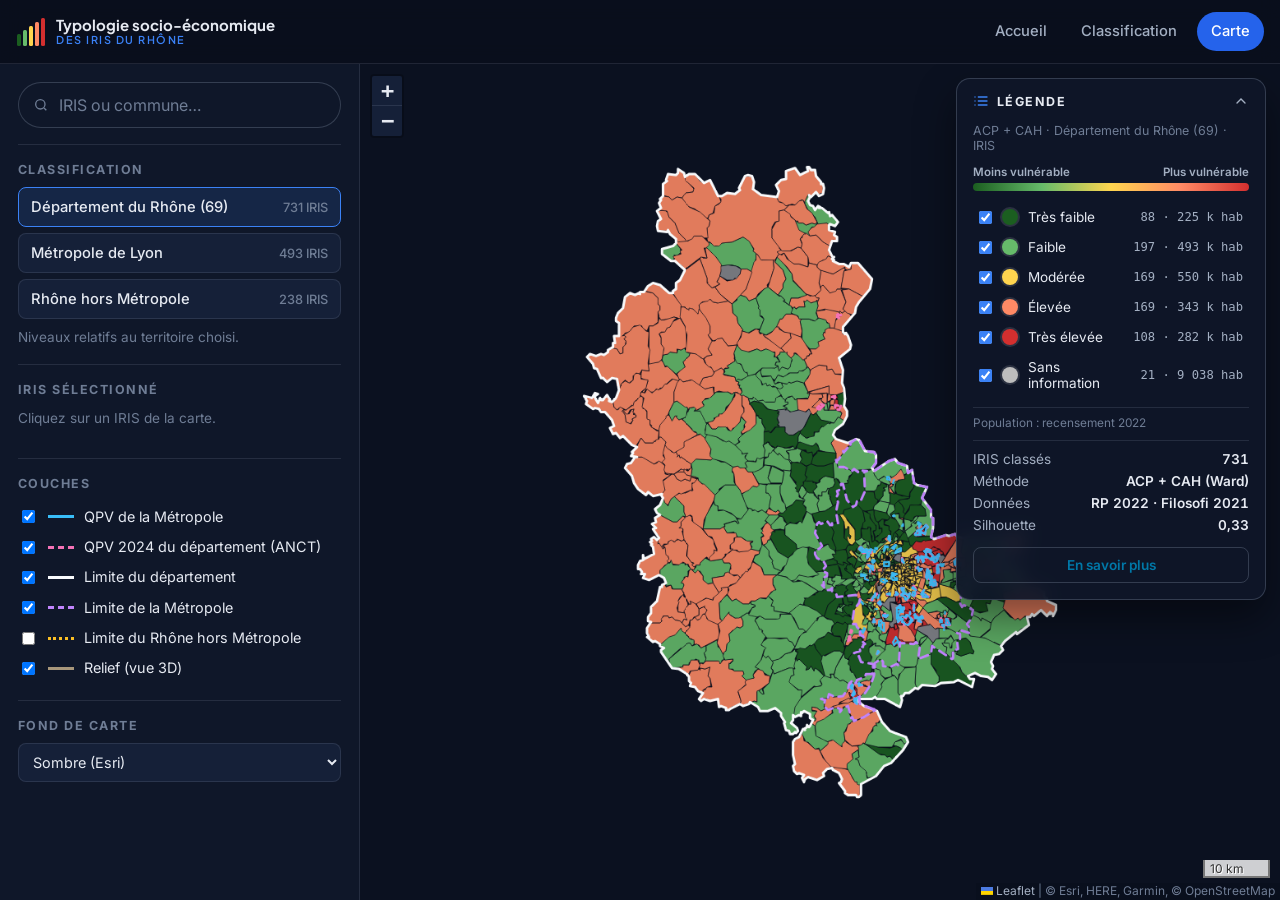
==== carte.html @ 3640d865 "Première version du site" ====
<!DOCTYPE html>
<html lang="fr">
<head>
  <meta charset="UTF-8">
  <meta name="viewport" content="width=device-width, initial-scale=1">
  <title>Carte - Typologie socio-économique des IRIS du Rhône</title>
  <link rel="preconnect" href="https://fonts.googleapis.com">
  <link rel="preconnect" href="https://fonts.gstatic.com" crossorigin>
  <link href="https://fonts.googleapis.com/css2?family=Inter:wght@400;500;600;700&family=Plus+Jakarta+Sans:wght@600;700;800&display=swap" rel="stylesheet">
  <!-- Leaflet 1.9.4 inclus dans le dossier (fonctionne sans CDN) -->
  <link rel="stylesheet" href="lib/leaflet/leaflet.css">
  <link rel="stylesheet" href="css/style.css">
</head>
<body data-page="carte" class="page-carte">

  <header class="entete">
    <div class="conteneur" style="width: calc(100% - 32px); max-width: none;">
      <a class="logo" href="index.html" aria-label="Accueil">
        <svg width="30" height="30" viewBox="0 0 30 30" aria-hidden="true">
          <rect x="1"  y="17" width="4" height="12" rx="1.5" fill="#1B5E20"/>
          <rect x="7"  y="13" width="4" height="16" rx="1.5" fill="#66BB6A"/>
          <rect x="13" y="9"  width="4" height="20" rx="1.5" fill="#FFD54F"/>
          <rect x="19" y="5"  width="4" height="24" rx="1.5" fill="#FF8A65"/>
          <rect x="25" y="1"  width="4" height="28" rx="1.5" fill="#D32F2F"/>
        </svg>
        <span>Typologie socio-économique<small>des IRIS du Rhône</small></span>
      </a>
      <nav class="nav" aria-label="Navigation principale">
        <a href="index.html" data-page="accueil">Accueil</a>
        <a href="classification.html" data-page="classification">Classification</a>
        <a href="carte.html" data-page="carte">Carte</a>
      </nav>
    </div>
  </header>

  <div class="carte-mise-en-page">
    <aside class="panneau" id="panneau" aria-label="Réglages de la carte">

      <div class="groupe">
        <div class="recherche">
          <div class="champ" style="padding: 2px 2px 2px 14px;">
            <svg width="16" height="16" viewBox="0 0 24 24" fill="none" stroke="#6F7D95" stroke-width="2" aria-hidden="true"><circle cx="11" cy="11" r="7"/><path d="m20 20-3.5-3.5"/></svg>
            <input id="recherche" type="search" autocomplete="off" placeholder="IRIS ou commune…"
                   aria-label="Rechercher un IRIS ou une commune" aria-controls="resultats">
          </div>
          <ul class="resultats" id="resultats" role="listbox" hidden></ul>
        </div>
      </div>

      <div class="groupe">
        <h2>Classification</h2>
        <div class="choix-territoire" id="choix-territoire"></div>
        <p class="tres-discret" style="margin: 8px 0 0;">Niveaux relatifs au territoire choisi.</p>
      </div>

      <div class="groupe" id="fiche-groupe">
        <h2>IRIS sélectionné</h2>
        <div class="fiche" id="fiche"><p class="tres-discret">Cliquez sur un IRIS de la carte.</p></div>
      </div>

      <div class="groupe options">
        <h2>Couches</h2>
        <label id="option-qpv"><input type="checkbox" id="couche-qpv" checked>
          <span class="trait" style="border-top: 3px solid #38BDF8;"></span> QPV de la Métropole</label>
        <label id="option-qpv2024"><input type="checkbox" id="couche-qpv2024" checked>
          <span class="trait" style="border-top: 3px dashed #F472B6;"></span> QPV 2024 du département (ANCT)</label>
        <label><input type="checkbox" data-limite="departement" checked>
          <span class="trait" style="border-top: 3px solid #F8FAFC;"></span> Limite du département</label>
        <label><input type="checkbox" data-limite="metropole" checked>
          <span class="trait" style="border-top: 3px dashed #C084FC;"></span> Limite de la Métropole</label>
        <label><input type="checkbox" data-limite="hors_metropole">
          <span class="trait" style="border-top: 3px dotted #FBBF24;"></span> Limite du Rhône hors Métropole</label>
        <label title="Collines en altitude dans la vue 3D. À décocher si la vue 3D est lente."><input type="checkbox" id="couche-relief" checked>
          <span class="trait" style="border-top: 3px solid #A8977B;"></span> Relief (vue 3D)</label>
      </div>

      <div class="groupe">
        <h2>Fond de carte</h2>
        <select class="selecteur" id="fond" aria-label="Fond de carte">
          <option value="sombre">Sombre (Esri)</option>
          <option value="clair">Clair (Esri)</option>
          <option value="ign">Plan IGN</option>
          <option value="photo">Photo aérienne IGN</option>
          <option value="aucun">Aucun</option>
          <option value="3d">Vue 3D - bâtiments (OpenFreeMap)</option>
        </select>
      </div>
    </aside>

    <div style="position: relative; min-height: 0;">
      <div id="carte" role="region" aria-label="Carte des IRIS"></div>
      <div id="carte3d" role="region" aria-label="Vue 3D des IRIS et des bâtiments" hidden></div>
      <button class="bouton bouton-panneau" id="bouton-panneau" type="button" aria-controls="panneau">Réglages</button>
    </div>
  </div>

  <script src="lib/leaflet/leaflet.js"></script>
  <script src="js/commun.js"></script>
  <script src="js/carte3d.js"></script>
  <script src="js/carte.js"></script>
</body>
</html>
---- lib/leaflet/leaflet.css ----
/* required styles */

.leaflet-pane,
.leaflet-tile,
.leaflet-marker-icon,
.leaflet-marker-shadow,
.leaflet-tile-container,
.leaflet-pane > svg,
.leaflet-pane > canvas,
.leaflet-zoom-box,
.leaflet-image-layer,
.leaflet-layer {
	position: absolute;
	left: 0;
	top: 0;
	}
.leaflet-container {
	overflow: hidden;
	}
.leaflet-tile,
.leaflet-marker-icon,
.leaflet-marker-shadow {
	-webkit-user-select: none;
	   -moz-user-select: none;
	        user-select: none;
	  -webkit-user-drag: none;
	}
/* Prevents IE11 from highlighting tiles in blue */
.leaflet-tile::selection {
	background: transparent;
}
/* Safari renders non-retina tile on retina better with this, but Chrome is worse */
.leaflet-safari .leaflet-tile {
	image-rendering: -webkit-optimize-contrast;
	}
/* hack that prevents hw layers "stretching" when loading new tiles */
.leaflet-safari .leaflet-tile-container {
	width: 1600px;
	height: 1600px;
	-webkit-transform-origin: 0 0;
	}
.leaflet-marker-icon,
.leaflet-marker-shadow {
	display: block;
	}
/* .leaflet-container svg: reset svg max-width decleration shipped in Joomla! (joomla.org) 3.x */
/* .leaflet-container img: map is broken in FF if you have max-width: 100% on tiles */
.leaflet-container .leaflet-overlay-pane svg {
	max-width: none !important;
	max-height: none !important;
	}
.leaflet-container .leaflet-marker-pane img,
.leaflet-container .leaflet-shadow-pane img,
.leaflet-container .leaflet-tile-pane img,
.leaflet-container img.leaflet-image-layer,
.leaflet-container .leaflet-tile {
	max-width: none !important;
	max-height: none !important;
	width: auto;
	padding: 0;
	}

.leaflet-container img.leaflet-tile {
	/* See: https://bugs.chromium.org/p/chromium/issues/detail?id=600120 */
	mix-blend-mode: plus-lighter;
}

.leaflet-container.leaflet-touch-zoom {
	-ms-touch-action: pan-x pan-y;
	touch-action: pan-x pan-y;
	}
.leaflet-container.leaflet-touch-drag {
	-ms-touch-action: pinch-zoom;
	/* Fallback for FF which doesn't support pinch-zoom */
	touch-action: none;
	touch-action: pinch-zoom;
}
.leaflet-container.leaflet-touch-drag.leaflet-touch-zoom {
	-ms-touch-action: none;
	touch-action: none;
}
.leaflet-container {
	-webkit-tap-highlight-color: transparent;
}
.leaflet-container a {
	-webkit-tap-highlight-color: rgba(51, 181, 229, 0.4);
}
.leaflet-tile {
	filter: inherit;
	visibility: hidden;
	}
.leaflet-tile-loaded {
	visibility: inherit;
	}
.leaflet-zoom-box {
	width: 0;
	height: 0;
	-moz-box-sizing: border-box;
	     box-sizing: border-box;
	z-index: 800;
	}
/* workaround for https://bugzilla.mozilla.org/show_bug.cgi?id=888319 */
.leaflet-overlay-pane svg {
	-moz-user-select: none;
	}

.leaflet-pane         { z-index: 400; }

.leaflet-tile-pane    { z-index: 200; }
.leaflet-overlay-pane { z-index: 400; }
.leaflet-shadow-pane  { z-index: 500; }
.leaflet-marker-pane  { z-index: 600; }
.leaflet-tooltip-pane   { z-index: 650; }
.leaflet-popup-pane   { z-index: 700; }

.leaflet-map-pane canvas { z-index: 100; }
.leaflet-map-pane svg    { z-index: 200; }

.leaflet-vml-shape {
	width: 1px;
	height: 1px;
	}
.lvml {
	behavior: url(#default#VML);
	display: inline-block;
	position: absolute;
	}


/* control positioning */

.leaflet-control {
	position: relative;
	z-index: 800;
	pointer-events: visiblePainted; /* IE 9-10 doesn't have auto */
	pointer-events: auto;
	}
.leaflet-top,
.leaflet-bottom {
	position: absolute;
	z-index: 1000;
	pointer-events: none;
	}
.leaflet-top {
	top: 0;
	}
.leaflet-right {
	right: 0;
	}
.leaflet-bottom {
	bottom: 0;
	}
.leaflet-left {
	left: 0;
	}
.leaflet-control {
	float: left;
	clear: both;
	}
.leaflet-right .leaflet-control {
	float: right;
	}
.leaflet-top .leaflet-control {
	margin-top: 10px;
	}
.leaflet-bottom .leaflet-control {
	margin-bottom: 10px;
	}
.leaflet-left .leaflet-control {
	margin-left: 10px;
	}
.leaflet-right .leaflet-control {
	margin-right: 10px;
	}


/* zoom and fade animations */

.leaflet-fade-anim .leaflet-popup {
	opacity: 0;
	-webkit-transition: opacity 0.2s linear;
	   -moz-transition: opacity 0.2s linear;
	        transition: opacity 0.2s linear;
	}
.leaflet-fade-anim .leaflet-map-pane .leaflet-popup {
	opacity: 1;
	}
.leaflet-zoom-animated {
	-webkit-transform-origin: 0 0;
	    -ms-transform-origin: 0 0;
	        transform-origin: 0 0;
	}
svg.leaflet-zoom-animated {
	will-change: transform;
}

.leaflet-zoom-anim .leaflet-zoom-animated {
	-webkit-transition: -webkit-transform 0.25s cubic-bezier(0,0,0.25,1);
	   -moz-transition:    -moz-transform 0.25s cubic-bezier(0,0,0.25,1);
	        transition:         transform 0.25s cubic-bezier(0,0,0.25,1);
	}
.leaflet-zoom-anim .leaflet-tile,
.leaflet-pan-anim .leaflet-tile {
	-webkit-transition: none;
	   -moz-transition: none;
	        transition: none;
	}

.leaflet-zoom-anim .leaflet-zoom-hide {
	visibility: hidden;
	}


/* cursors */

.leaflet-interactive {
	cursor: pointer;
	}
.leaflet-grab {
	cursor: -webkit-grab;
	cursor:    -moz-grab;
	cursor:         grab;
	}
.leaflet-crosshair,
.leaflet-crosshair .leaflet-interactive {
	cursor: crosshair;
	}
.leaflet-popup-pane,
.leaflet-control {
	cursor: auto;
	}
.leaflet-dragging .leaflet-grab,
.leaflet-dragging .leaflet-grab .leaflet-interactive,
.leaflet-dragging .leaflet-marker-draggable {
	cursor: move;
	cursor: -webkit-grabbing;
	cursor:    -moz-grabbing;
	cursor:         grabbing;
	}

/* marker & overlays interactivity */
.leaflet-marker-icon,
.leaflet-marker-shadow,
.leaflet-image-layer,
.leaflet-pane > svg path,
.leaflet-tile-container {
	pointer-events: none;
	}

.leaflet-marker-icon.leaflet-interactive,
.leaflet-image-layer.leaflet-interactive,
.leaflet-pane > svg path.leaflet-interactive,
svg.leaflet-image-layer.leaflet-interactive path {
	pointer-events: visiblePainted; /* IE 9-10 doesn't have auto */
	pointer-events: auto;
	}

/* visual tweaks */

.leaflet-container {
	background: #ddd;
	outline-offset: 1px;
	}
.leaflet-container a {
	color: #0078A8;
	}
.leaflet-zoom-box {
	border: 2px dotted #38f;
	background: rgba(255,255,255,0.5);
	}


/* general typography */
.leaflet-container {
	font-family: "Helvetica Neue", Arial, Helvetica, sans-serif;
	font-size: 12px;
	font-size: 0.75rem;
	line-height: 1.5;
	}


/* general toolbar styles */

.leaflet-bar {
	box-shadow: 0 1px 5px rgba(0,0,0,0.65);
	border-radius: 4px;
	}
.leaflet-bar a {
	background-color: #fff;
	border-bottom: 1px solid #ccc;
	width: 26px;
	height: 26px;
	line-height: 26px;
	display: block;
	text-align: center;
	text-decoration: none;
	color: black;
	}
.leaflet-bar a,
.leaflet-control-layers-toggle {
	background-position: 50% 50%;
	background-repeat: no-repeat;
	display: block;
	}
.leaflet-bar a:hover,
.leaflet-bar a:focus {
	background-color: #f4f4f4;
	}
.leaflet-bar a:first-child {
	border-top-left-radius: 4px;
	border-top-right-radius: 4px;
	}
.leaflet-bar a:last-child {
	border-bottom-left-radius: 4px;
	border-bottom-right-radius: 4px;
	border-bottom: none;
	}
.leaflet-bar a.leaflet-disabled {
	cursor: default;
	background-color: #f4f4f4;
	color: #bbb;
	}

.leaflet-touch .leaflet-bar a {
	width: 30px;
	height: 30px;
	line-height: 30px;
	}
.leaflet-touch .leaflet-bar a:first-child {
	border-top-left-radius: 2px;
	border-top-right-radius: 2px;
	}
.leaflet-touch .leaflet-bar a:last-child {
	border-bottom-left-radius: 2px;
	border-bottom-right-radius: 2px;
	}

/* zoom control */

.leaflet-control-zoom-in,
.leaflet-control-zoom-out {
	font: bold 18px 'Lucida Console', Monaco, monospace;
	text-indent: 1px;
	}

.leaflet-touch .leaflet-control-zoom-in, .leaflet-touch .leaflet-control-zoom-out  {
	font-size: 22px;
	}


/* layers control */

.leaflet-control-layers {
	box-shadow: 0 1px 5px rgba(0,0,0,0.4);
	background: #fff;
	border-radius: 5px;
	}
.leaflet-control-layers-toggle {
	background-image: url(images/layers.png);
	width: 36px;
	height: 36px;
	}
.leaflet-retina .leaflet-control-layers-toggle {
	background-image: url(images/layers-2x.png);
	background-size: 26px 26px;
	}
.leaflet-touch .leaflet-control-layers-toggle {
	width: 44px;
	height: 44px;
	}
.leaflet-control-layers .leaflet-control-layers-list,
.leaflet-control-layers-expanded .leaflet-control-layers-toggle {
	display: none;
	}
.leaflet-control-layers-expanded .leaflet-control-layers-list {
	display: block;
	position: relative;
	}
.leaflet-control-layers-expanded {
	padding: 6px 10px 6px 6px;
	color: #333;
	background: #fff;
	}
.leaflet-control-layers-scrollbar {
	overflow-y: scroll;
	overflow-x: hidden;
	padding-right: 5px;
	}
.leaflet-control-layers-selector {
	margin-top: 2px;
	position: relative;
	top: 1px;
	}
.leaflet-control-layers label {
	display: block;
	font-size: 13px;
	font-size: 1.08333em;
	}
.leaflet-control-layers-separator {
	height: 0;
	border-top: 1px solid #ddd;
	margin: 5px -10px 5px -6px;
	}

/* Default icon URLs */
.leaflet-default-icon-path { /* used only in path-guessing heuristic, see L.Icon.Default */
	background-image: url(images/marker-icon.png);
	}


/* attribution and scale controls */

.leaflet-container .leaflet-control-attribution {
	background: #fff;
	background: rgba(255, 255, 255, 0.8);
	margin: 0;
	}
.leaflet-control-attribution,
.leaflet-control-scale-line {
	padding: 0 5px;
	color: #333;
	line-height: 1.4;
	}
.leaflet-control-attribution a {
	text-decoration: none;
	}
.leaflet-control-attribution a:hover,
.leaflet-control-attribution a:focus {
	text-decoration: underline;
	}
.leaflet-attribution-flag {
	display: inline !important;
	vertical-align: baseline !important;
	width: 1em;
	height: 0.6669em;
	}
.leaflet-left .leaflet-control-scale {
	margin-left: 5px;
	}
.leaflet-bottom .leaflet-control-scale {
	margin-bottom: 5px;
	}
.leaflet-control-scale-line {
	border: 2px solid #777;
	border-top: none;
	line-height: 1.1;
	padding: 2px 5px 1px;
	white-space: nowrap;
	-moz-box-sizing: border-box;
	     box-sizing: border-box;
	background: rgba(255, 255, 255, 0.8);
	text-shadow: 1px 1px #fff;
	}
.leaflet-control-scale-line:not(:first-child) {
	border-top: 2px solid #777;
	border-bottom: none;
	margin-top: -2px;
	}
.leaflet-control-scale-line:not(:first-child):not(:last-child) {
	border-bottom: 2px solid #777;
	}

.leaflet-touch .leaflet-control-attribution,
.leaflet-touch .leaflet-control-layers,
.leaflet-touch .leaflet-bar {
	box-shadow: none;
	}
.leaflet-touch .leaflet-control-layers,
.leaflet-touch .leaflet-bar {
	border: 2px solid rgba(0,0,0,0.2);
	background-clip: padding-box;
	}


/* popup */

.leaflet-popup {
	position: absolute;
	text-align: center;
	margin-bottom: 20px;
	}
.leaflet-popup-content-wrapper {
	padding: 1px;
	text-align: left;
	border-radius: 12px;
	}
.leaflet-popup-content {
	margin: 13px 24px 13px 20px;
	line-height: 1.3;
	font-size: 13px;
	font-size: 1.08333em;
	min-height: 1px;
	}
.leaflet-popup-content p {
	margin: 17px 0;
	margin: 1.3em 0;
	}
.leaflet-popup-tip-container {
	width: 40px;
	height: 20px;
	position: absolute;
	left: 50%;
	margin-top: -1px;
	margin-left: -20px;
	overflow: hidden;
	pointer-events: none;
	}
.leaflet-popup-tip {
	width: 17px;
	height: 17px;
	padding: 1px;

	margin: -10px auto 0;
	pointer-events: auto;

	-webkit-transform: rotate(45deg);
	   -moz-transform: rotate(45deg);
	    -ms-transform: rotate(45deg);
	        transform: rotate(45deg);
	}
.leaflet-popup-content-wrapper,
.leaflet-popup-tip {
	background: white;
	color: #333;
	box-shadow: 0 3px 14px rgba(0,0,0,0.4);
	}
.leaflet-container a.leaflet-popup-close-button {
	position: absolute;
	top: 0;
	right: 0;
	border: none;
	text-align: center;
	width: 24px;
	height: 24px;
	font: 16px/24px Tahoma, Verdana, sans-serif;
	color: #757575;
	text-decoration: none;
	background: transparent;
	}
.leaflet-container a.leaflet-popup-close-button:hover,
.leaflet-container a.leaflet-popup-close-button:focus {
	color: #585858;
	}
.leaflet-popup-scrolled {
	overflow: auto;
	}

.leaflet-oldie .leaflet-popup-content-wrapper {
	-ms-zoom: 1;
	}
.leaflet-oldie .leaflet-popup-tip {
	width: 24px;
	margin: 0 auto;

	-ms-filter: "progid:DXImageTransform.Microsoft.Matrix(M11=0.70710678, M12=0.70710678, M21=-0.70710678, M22=0.70710678)";
	filter: progid:DXImageTransform.Microsoft.Matrix(M11=0.70710678, M12=0.70710678, M21=-0.70710678, M22=0.70710678);
	}

.leaflet-oldie .leaflet-control-zoom,
.leaflet-oldie .leaflet-control-layers,
.leaflet-oldie .leaflet-popup-content-wrapper,
.leaflet-oldie .leaflet-popup-tip {
	border: 1px solid #999;
	}


/* div icon */

.leaflet-div-icon {
	background: #fff;
	border: 1px solid #666;
	}


/* Tooltip */
/* Base styles for the element that has a tooltip */
.leaflet-tooltip {
	position: absolute;
	padding: 6px;
	background-color: #fff;
	border: 1px solid #fff;
	border-radius: 3px;
	color: #222;
	white-space: nowrap;
	-webkit-user-select: none;
	-moz-user-select: none;
	-ms-user-select: none;
	user-select: none;
	pointer-events: none;
	box-shadow: 0 1px 3px rgba(0,0,0,0.4);
	}
.leaflet-tooltip.leaflet-interactive {
	cursor: pointer;
	pointer-events: auto;
	}
.leaflet-tooltip-top:before,
.leaflet-tooltip-bottom:before,
.leaflet-tooltip-left:before,
.leaflet-tooltip-right:before {
	position: absolute;
	pointer-events: none;
	border: 6px solid transparent;
	background: transparent;
	content: "";
	}

/* Directions */

.leaflet-tooltip-bottom {
	margin-top: 6px;
}
.leaflet-tooltip-top {
	margin-top: -6px;
}
.leaflet-tooltip-bottom:before,
.leaflet-tooltip-top:before {
	left: 50%;
	margin-left: -6px;
	}
.leaflet-tooltip-top:before {
	bottom: 0;
	margin-bottom: -12px;
	border-top-color: #fff;
	}
.leaflet-tooltip-bottom:before {
	top: 0;
	margin-top: -12px;
	margin-left: -6px;
	border-bottom-color: #fff;
	}
.leaflet-tooltip-left {
	margin-left: -6px;
}
.leaflet-tooltip-right {
	margin-left: 6px;
}
.leaflet-tooltip-left:before,
.leaflet-tooltip-right:before {
	top: 50%;
	margin-top: -6px;
	}
.leaflet-tooltip-left:before {
	right: 0;
	margin-right: -12px;
	border-left-color: #fff;
	}
.leaflet-tooltip-right:before {
	left: 0;
	margin-left: -12px;
	border-right-color: #fff;
	}

/* Printing */

@media print {
	/* Prevent printers from removing background-images of controls. */
	.leaflet-control {
		-webkit-print-color-adjust: exact;
		print-color-adjust: exact;
		}
	}
---- css/style.css ----
/* =============================================================================
   Observatoire de la vulnérabilité socio-économique - Rhône (69)
   Feuille de style commune aux 3 pages (accueil, classification, carte).
   Pour changer l'apparence : modifier d'abord les variables ci-dessous.
   ============================================================================= */

:root {
  /* Surfaces (du plus sombre au plus clair) */
  --fond:        #0A0F1C;
  --surface:     #0F1729;
  --surface-2:   #152038;
  --surface-3:   #1C2A47;
  --bordure:     rgba(148, 163, 184, 0.16);
  --bordure-2:   rgba(148, 163, 184, 0.28);

  /* Texte */
  --texte:       #E6EAF2;
  --texte-2:     #A3AFC2;
  --texte-3:     #6F7D95;

  /* Accent */
  --accent:      #3B82F6;
  --accent-fort: #2563EB;
  --accent-doux: rgba(59, 130, 246, 0.14);
  --alerte:      #F59E0B;

  /* Divergent (z-scores) : bleu = sous la moyenne, rouge = au-dessus */
  --div-bas:     59, 130, 246;
  --div-haut:    239, 68, 68;

  /* Typographie */
  --police:        "Inter", system-ui, -apple-system, "Segoe UI", Roboto, sans-serif;
  --police-titres: "Plus Jakarta Sans", "Inter", system-ui, sans-serif;

  --rayon:    14px;
  --rayon-s:  8px;
  --largeur:  1180px;
  --hauteur-entete: 64px;
}

* { box-sizing: border-box; }
html { scroll-behavior: smooth; }
body {
  margin: 0;
  background: var(--fond);
  color: var(--texte);
  font-family: var(--police);
  font-size: 15px;
  line-height: 1.55;
  -webkit-font-smoothing: antialiased;
}
a { color: var(--accent); text-decoration: none; }
a:hover { text-decoration: underline; }
h1, h2, h3, h4 { font-family: var(--police-titres); line-height: 1.15; margin: 0 0 .5em; letter-spacing: -0.01em; }
h2 { font-size: clamp(1.5rem, 2.6vw, 2rem); }
h3 { font-size: 1.1rem; }
p  { margin: 0 0 1em; }
.num { font-variant-numeric: tabular-nums; }
.conteneur { width: min(var(--largeur), 100% - 32px); margin-inline: auto; }
.discret { color: var(--texte-2); }
.tres-discret { color: var(--texte-3); font-size: .85rem; }

/* ---------- En-tête / navigation ---------- */
.entete {
  position: sticky; top: 0; z-index: 1000;
  height: var(--hauteur-entete);
  background: rgba(10, 15, 28, 0.86);
  backdrop-filter: blur(10px);
  border-bottom: 1px solid var(--bordure);
}
.entete .conteneur { height: 100%; display: flex; align-items: center; gap: 28px; }
.logo { display: flex; align-items: center; gap: 10px; color: var(--texte); font-weight: 700; }
.logo:hover { text-decoration: none; }
.logo svg { flex: none; }
.logo small { display: block; font-size: .68rem; letter-spacing: .14em; color: var(--accent); font-weight: 600; text-transform: uppercase; }
.logo span { font-family: var(--police-titres); line-height: 1.1; }
.nav { display: flex; gap: 6px; margin-left: auto; }
.nav a {
  color: var(--texte-2); padding: 8px 14px; border-radius: 999px; font-weight: 500; font-size: .92rem;
}
.nav a:hover { color: var(--texte); background: var(--surface-2); text-decoration: none; }
.nav a.actif { color: #fff; background: var(--accent-fort); }

/* ---------- Boutons ---------- */
.bouton {
  display: inline-flex; align-items: center; gap: 8px;
  padding: 11px 20px; border-radius: 999px; border: 1px solid transparent;
  font: 600 .95rem var(--police); cursor: pointer; color: #fff; background: var(--accent-fort);
  transition: background .15s, border-color .15s;
}
.bouton:hover { background: var(--accent); text-decoration: none; }
.bouton.secondaire { background: transparent; border-color: var(--bordure-2); color: var(--texte); }
.bouton.secondaire:hover { background: var(--surface-2); }

/* ---------- Recherche ---------- */
.recherche { position: relative; text-align: left; }
.recherche .champ {
  display: flex; align-items: center; gap: 10px;
  background: var(--surface); border: 1px solid var(--bordure-2); border-radius: 999px;
  padding: 6px 6px 6px 18px;
}
.recherche .champ:focus-within { border-color: var(--accent); box-shadow: 0 0 0 4px var(--accent-doux); }
.recherche input {
  flex: 1; min-width: 0; background: none; border: 0; outline: 0;
  color: var(--texte); font: 1rem var(--police); padding: 10px 0;
}
.recherche input::placeholder { color: var(--texte-3); }
.resultats {
  position: absolute; left: 0; right: 0; top: calc(100% + 6px); z-index: 1200;
  background: var(--surface-2); border: 1px solid var(--bordure-2); border-radius: var(--rayon-s);
  list-style: none; margin: 0; padding: 6px; max-height: 340px; overflow-y: auto;
  box-shadow: 0 18px 40px rgba(0, 0, 0, .45);
}
.resultats[hidden] { display: none; }
.resultats li {
  display: flex; align-items: center; gap: 10px; padding: 8px 10px; border-radius: 6px; cursor: pointer;
}
.resultats li[aria-selected="true"], .resultats li:hover { background: var(--surface-3); }
.resultats .type { font-size: .72rem; color: var(--texte-3); margin-left: auto; white-space: nowrap; }
.resultats .vide { color: var(--texte-3); cursor: default; }

/* ---------- Sections et cartes ---------- */
section.bloc { padding: 56px 0; }
section.bloc > .conteneur > header { margin-bottom: 26px; }
section.bloc > .conteneur > header p { color: var(--texte-2); max-width: 760px; }
.surtitre { color: var(--accent); font-size: .78rem; font-weight: 700; letter-spacing: .14em; text-transform: uppercase; margin-bottom: 8px; }

.grille { display: grid; gap: 16px; }
.grille.g4 { grid-template-columns: repeat(auto-fit, minmax(220px, 1fr)); }
.grille.g3 { grid-template-columns: repeat(auto-fit, minmax(300px, 1fr)); }
.grille.g5 { grid-template-columns: repeat(auto-fit, minmax(200px, 1fr)); }

.carte-info {
  background: var(--surface); border: 1px solid var(--bordure); border-radius: var(--rayon);
  padding: 22px;
}
.carte-info.accent { border-color: rgba(34, 197, 94, .35); background: linear-gradient(180deg, rgba(34, 197, 94, .08), var(--surface)); }

/* Tuiles de chiffres clés */
.tuile .valeur { font-family: var(--police-titres); font-size: 2.2rem; font-weight: 800; line-height: 1.1; }
.tuile .libelle { color: var(--texte-2); font-size: .9rem; margin-top: 6px; }

/* ---------- Barre de répartition empilée ---------- */
.repartition { display: flex; gap: 2px; height: 14px; border-radius: 4px; overflow: hidden; margin: 12px 0 10px; }
.repartition span { display: block; height: 100%; min-width: 2px; }
.legende-niveaux { display: flex; flex-wrap: wrap; gap: 4px 14px; font-size: .82rem; color: var(--texte-2); }
.legende-niveaux i, .pastille-couleur {
  display: inline-block; width: 10px; height: 10px; border-radius: 3px; margin-right: 6px; vertical-align: -1px;
}

/* Badge de niveau */
.badge {
  display: inline-block; padding: 2px 10px; border-radius: 999px; font-size: .8rem; font-weight: 600;
  white-space: nowrap;
}

/* Étapes de méthode */
.etapes { counter-reset: etape; list-style: none; padding: 0; margin: 0; display: grid; gap: 10px; }
.etapes li {
  counter-increment: etape; position: relative; padding: 14px 16px 14px 56px;
  background: var(--surface); border: 1px solid var(--bordure); border-radius: var(--rayon-s);
}
.etapes li::before {
  content: counter(etape); position: absolute; left: 14px; top: 12px;
  width: 28px; height: 28px; border-radius: 50%; display: grid; place-items: center;
  background: var(--accent-doux); color: #BFD6FF; font-weight: 700; font-size: .85rem;
}
.avertissement {
  border-left: 3px solid var(--alerte); background: rgba(245, 158, 11, .08);
  padding: 12px 16px; border-radius: 0 var(--rayon-s) var(--rayon-s) 0; color: #FDE7B0; font-size: .92rem;
}

/* ---------- Onglets (classification) ---------- */
.onglets { display: inline-flex; gap: 4px; padding: 4px; background: var(--surface); border: 1px solid var(--bordure); border-radius: 999px; flex-wrap: wrap; }
.onglets button {
  border: 0; background: none; color: var(--texte-2); font: 600 .92rem var(--police);
  padding: 9px 18px; border-radius: 999px; cursor: pointer;
}
.onglets button:hover { color: var(--texte); }
.onglets button[aria-selected="true"] { background: var(--accent-fort); color: #fff; }

/* Cartes de classes */
.classe { position: relative; overflow: hidden; padding-top: 26px; }
.classe::before { content: ""; position: absolute; left: 0; right: 0; top: 0; height: 6px; background: var(--couleur-classe); }
.classe .profil { color: var(--texte-3); font-size: .8rem; text-transform: uppercase; letter-spacing: .08em; }
.classe h3 { margin: 4px 0 8px; }
.classe .nom { color: var(--texte-2); font-size: .9rem; min-height: 3em; }
.classe .mini-stats { display: grid; grid-template-columns: minmax(0, 1fr) minmax(0, 1fr); gap: 6px; margin-top: 12px; }
.classe .mini-stats div { background: var(--surface-2); border-radius: var(--rayon-s); padding: 8px; min-width: 0; }
.classe .mini-stats strong { display: block; font-size: 1rem; white-space: nowrap; }
.classe .mini-stats span { display: block; font-size: .72rem; color: var(--texte-3); }
.classe .titre-communes { margin: 12px 0 0; font-size: .74rem; color: var(--texte-3); text-transform: uppercase; letter-spacing: .06em; }
.classe .bloc-stabilite { display: flex; justify-content: space-between; align-items: center; gap: 8px; margin-top: 10px; font-size: .82rem; color: var(--texte-3); }
.classe .communes { margin: 10px 0 0; padding: 0; list-style: none; font-size: .84rem; color: var(--texte-2); }
.classe .communes li { display: flex; justify-content: space-between; gap: 8px; }
.classe .communes li span:last-child { color: var(--texte-3); font-variant-numeric: tabular-nums; }
.stabilite { font-size: .78rem; padding: 1px 8px; border-radius: 999px; border: 1px solid var(--bordure-2); white-space: nowrap; }
.stabilite.Stable { color: #86EFAC; border-color: rgba(134, 239, 172, .4); }
.stabilite.Modérée { color: #FDE68A; border-color: rgba(253, 230, 138, .4); }
.stabilite.Fragile { color: #FCA5A5; border-color: rgba(252, 165, 165, .4); }

/* ---------- Tableaux ---------- */
.tableau-conteneur { overflow-x: auto; border: 1px solid var(--bordure); border-radius: var(--rayon); background: var(--surface); }
table.donnees { width: 100%; border-collapse: collapse; font-size: .9rem; }
table.donnees caption { text-align: left; padding: 14px 16px 0; color: var(--texte-3); font-size: .82rem; caption-side: bottom; padding-bottom: 12px; }
table.donnees th, table.donnees td { padding: 10px 14px; border-bottom: 1px solid var(--bordure); text-align: right; white-space: nowrap; }
table.donnees th:first-child, table.donnees td:first-child { text-align: left; }
table.donnees thead th { color: var(--texte-3); font-weight: 600; font-size: .78rem; text-transform: uppercase; letter-spacing: .05em; }
table.donnees tbody tr:last-child td { border-bottom: 0; }
table.donnees tr.ensemble td { color: var(--texte-2); font-style: italic; }
table.donnees td { font-variant-numeric: tabular-nums; }
td.cellule-z { font-weight: 600; cursor: default; }
td.cellule-z, td.cellule-croisement { border: 2px solid var(--surface); }
td.diagonale { outline: 2px solid rgba(255, 255, 255, .55); outline-offset: -3px; }

.commutateur { display: inline-flex; gap: 4px; padding: 3px; background: var(--surface-2); border-radius: 999px; }
.commutateur button { border: 0; background: none; color: var(--texte-2); font: 600 .8rem var(--police); padding: 6px 12px; border-radius: 999px; cursor: pointer; }
.commutateur button[aria-pressed="true"] { background: var(--surface-3); color: var(--texte); }

/* Barres verticales simples (valeurs propres, silhouettes) */
.histo { display: flex; align-items: flex-end; gap: 14px; height: 180px; padding: 10px 6px 0; border-bottom: 1px solid var(--bordure-2); position: relative; }
.histo .barre { flex: none; width: 24px; margin: 0 auto; background: var(--accent); border-radius: 4px 4px 0 0; position: relative; }
.histo .barre.retenu { background: var(--accent); }
.histo .barre.non-retenu { background: var(--surface-3); }
.histo .colonne { flex: 1; display: flex; flex-direction: column; align-items: center; justify-content: flex-end; height: 100%; }
.histo .valeur-barre { font-size: .75rem; color: var(--texte-2); margin-bottom: 4px; }
.histo-etiquettes { display: flex; gap: 14px; padding: 6px 6px 0; }
.histo-etiquettes span { flex: 1; text-align: center; font-size: .78rem; color: var(--texte-3); }
.seuil { position: absolute; left: 0; right: 0; border-top: 1px dashed var(--texte-3); }
.seuil span { position: absolute; right: 0; top: -18px; font-size: .72rem; color: var(--texte-3); }

/* ---------- Infobulle ---------- */
.infobulle {
  position: fixed; z-index: 3000; pointer-events: none;
  background: #0B1222; border: 1px solid var(--bordure-2); border-radius: 8px;
  padding: 8px 10px; font-size: .82rem; color: var(--texte); max-width: 280px;
  box-shadow: 0 10px 30px rgba(0, 0, 0, .5);
}
.infobulle[hidden] { display: none; }

/* ---------- Pied de page ---------- */
.pied { border-top: 1px solid var(--bordure); padding: 32px 0 48px; color: var(--texte-3); font-size: .85rem; margin-top: 40px; }
.pied a { color: var(--texte-2); }
.pied .conteneur { display: grid; gap: 10px; }

/* Bandeau d'erreur (fichier ouvert sans serveur) */
.bandeau-erreur {
  background: #3B0D0D; color: #FECACA; border-bottom: 1px solid #7F1D1D;
  padding: 14px 16px; font-size: .92rem; text-align: center;
}
.bandeau-erreur code { background: rgba(0, 0, 0, .3); padding: 1px 6px; border-radius: 4px; }

/* =============================================================================
   PAGE CARTE
   ============================================================================= */
body.page-carte { height: 100vh; overflow: hidden; display: flex; flex-direction: column; }
.carte-mise-en-page { flex: 1; display: grid; grid-template-columns: 360px 1fr; min-height: 0; }
.panneau {
  background: var(--surface); border-right: 1px solid var(--bordure);
  overflow-y: auto; padding: 18px 18px 28px; display: flex; flex-direction: column; gap: 18px;
}
.panneau h2 { font-size: .78rem; text-transform: uppercase; letter-spacing: .12em; color: var(--texte-3); margin: 0 0 10px; font-family: var(--police); }
.panneau .groupe { border-bottom: 1px solid var(--bordure); padding-bottom: 16px; }
.panneau .groupe:last-child { border-bottom: 0; }
#carte { height: 100%; width: 100%; background: #0B1120; }

.choix-territoire { display: grid; gap: 6px; }
.choix-territoire button {
  display: flex; justify-content: space-between; align-items: center; gap: 8px;
  width: 100%; text-align: left; padding: 10px 12px; border-radius: var(--rayon-s);
  background: var(--surface-2); border: 1px solid var(--bordure); color: var(--texte);
  font: 500 .92rem var(--police); cursor: pointer;
}
.choix-territoire button:hover { border-color: var(--bordure-2); }
.choix-territoire button[aria-pressed="true"] { border-color: var(--accent); background: var(--accent-doux); }
.choix-territoire .nb { color: var(--texte-3); font-size: .8rem; }

.legende-carte { display: grid; gap: 2px; }
.legende-carte label {
  display: flex; align-items: center; gap: 10px; padding: 6px 8px; border-radius: 6px; cursor: pointer; font-size: .9rem;
}
.legende-carte label:hover { background: var(--surface-2); }
.legende-carte input { accent-color: var(--accent); }
.legende-carte .pastille-couleur { width: 16px; height: 12px; margin: 0; }
.legende-carte .nb { margin-left: auto; color: var(--texte-3); font-size: .82rem; font-variant-numeric: tabular-nums; }
.legende-carte label.vide { opacity: .45; }

/* Vue 3D (MapLibre) posée par-dessus la carte Leaflet */
/* au-dessus des contrôles Leaflet (z-index 1000), sous le bouton Réglages mobile (1150) */
#carte3d { position: absolute; inset: 0; z-index: 1050; background: #E9E5DE; }
#carte3d[hidden] { display: none; }
.legende-flottante.hors-leaflet { position: absolute; top: 14px; right: 14px; z-index: 1060; margin: 0; }
.popup-iris .maplibregl-popup-content {
  background: #0B1222; color: var(--texte); border: 1px solid var(--bordure-2); border-radius: 6px;
  padding: 8px 10px; font: .82rem var(--police); box-shadow: 0 6px 18px rgba(0, 0, 0, .4);
}
.popup-iris .maplibregl-popup-tip { display: none; }

/* Légende flottante sur la carte (en haut à droite) */
.legende-flottante {
  width: 310px; max-height: calc(100vh - var(--hauteur-entete) - 40px); overflow-y: auto;
  background: rgba(15, 23, 41, .95); color: var(--texte); border: 1px solid var(--bordure-2);
  border-radius: var(--rayon); box-shadow: 0 18px 40px rgba(0, 0, 0, .45); backdrop-filter: blur(8px);
  font: .85rem var(--police);
}
.legende-entete {
  display: flex; align-items: center; gap: 8px; width: 100%; padding: 14px 16px;
  background: none; border: 0; color: var(--texte); cursor: pointer;
  font: 700 .78rem var(--police); letter-spacing: .12em; text-transform: uppercase;
}
.legende-entete svg:first-child { color: var(--accent); }
.legende-entete .chevron { margin-left: auto; transition: transform .2s; color: var(--texte-2); }
.legende-flottante.repliee .chevron { transform: rotate(180deg); }
.legende-flottante.repliee .legende-corps { display: none; }
.legende-corps { padding: 0 16px 16px; }
.legende-sous-titre { color: var(--texte-3); font-size: .78rem; margin: 0 0 12px; }
.legende-bornes { display: flex; justify-content: space-between; font-size: .72rem; font-weight: 600; color: var(--texte-2); margin-bottom: 4px; }
.legende-degrade { height: 8px; border-radius: 4px; margin-bottom: 12px; }
.legende-lignes { display: grid; gap: 2px; padding-bottom: 10px; border-bottom: 1px solid var(--bordure); }
.legende-lignes label { display: flex; align-items: center; gap: 10px; padding: 6px 6px; border-radius: 6px; cursor: pointer; }
.legende-lignes label:hover { background: var(--surface-2); }
.legende-lignes label.vide { opacity: .45; }
.legende-lignes input { accent-color: var(--accent); margin: 0; }
.legende-lignes .rond { flex: none; width: 16px; height: 16px; border-radius: 50%; box-shadow: 0 0 0 2px rgba(255, 255, 255, .12); }
.legende-lignes .nb {
  margin-left: auto; white-space: nowrap; color: var(--texte-2); font-size: .76rem;
  font-family: ui-monospace, "Cascadia Mono", Consolas, monospace; font-variant-numeric: tabular-nums;
}
.legende-note { color: var(--texte-3); font-size: .74rem; margin: 8px 0 10px; }
.legende-resume { display: grid; grid-template-columns: auto 1fr; gap: 6px 12px; margin: 0 0 14px; padding-top: 10px; border-top: 1px solid var(--bordure); }
.legende-resume dt { color: var(--texte-2); }
.legende-resume dd { margin: 0; text-align: right; font-weight: 600; font-variant-numeric: tabular-nums; }
.legende-bouton {
  display: block; text-align: center; padding: 9px; border-radius: var(--rayon-s);
  border: 1px solid var(--bordure-2); color: var(--texte); font-weight: 600;
}
.legende-bouton:hover { background: var(--surface-2); text-decoration: none; }
.leaflet-top.leaflet-right .legende-flottante { margin: 14px 14px 0 0; }

.options label { display: flex; align-items: center; gap: 10px; font-size: .9rem; padding: 4px 0; cursor: pointer; }
.options .trait { width: 26px; display: inline-block; border-top-width: 3px; }
select.selecteur {
  width: 100%; padding: 9px 10px; border-radius: var(--rayon-s); background: var(--surface-2);
  color: var(--texte); border: 1px solid var(--bordure); font: .9rem var(--police);
}

.fiche h3 { font-size: 1.05rem; margin-bottom: 2px; }
.fiche .lieu { color: var(--texte-3); font-size: .82rem; margin-bottom: 12px; }
.fiche .ligne-niveau { display: flex; justify-content: space-between; align-items: center; gap: 10px; padding: 6px 0; font-size: .88rem; }
.fiche .ligne-niveau span:first-child { color: var(--texte-2); }
.fiche .variable { padding: 8px 0; border-top: 1px solid var(--bordure); }
.fiche .variable .haut { display: flex; justify-content: space-between; font-size: .88rem; }
.fiche .variable .haut strong { font-variant-numeric: tabular-nums; }
.fiche .jauge { position: relative; height: 6px; background: var(--surface-3); border-radius: 3px; margin-top: 6px; }
.fiche .jauge .rempli { position: absolute; left: 0; top: 0; bottom: 0; background: var(--accent); border-radius: 3px; }
.fiche .jauge .mediane { position: absolute; top: -3px; bottom: -3px; width: 2px; background: var(--texte); }
.fiche .note { font-size: .78rem; color: var(--texte-3); margin-top: 4px; }

.bouton-panneau { display: none; }

/* Leaflet en thème sombre */
.leaflet-container { font-family: var(--police); }
.leaflet-tooltip.etiquette-iris {
  background: #0B1222; color: var(--texte); border: 1px solid var(--bordure-2); border-radius: 6px;
  box-shadow: 0 6px 18px rgba(0, 0, 0, .4); font-size: .82rem;
}
.leaflet-tooltip.etiquette-iris::before { display: none; }
.leaflet-bar a { background: var(--surface-2); color: var(--texte); border-color: var(--bordure) !important; }
.leaflet-bar a:hover { background: var(--surface-3); color: #fff; }
.leaflet-control-attribution { background: rgba(10, 15, 28, .75) !important; color: var(--texte-3) !important; }
.leaflet-control-attribution a { color: var(--texte-2) !important; }

/* ---------- Mobile ---------- */
@media (max-width: 860px) {
  .nav a { padding: 8px 10px; }
  .logo small { display: none; }
  .carte-mise-en-page { grid-template-columns: 1fr; position: relative; }
  .panneau {
    position: absolute; z-index: 1100; inset: 0 auto 0 0; width: min(360px, 88vw);
    transform: translateX(-100%); transition: transform .2s; box-shadow: 10px 0 30px rgba(0, 0, 0, .5);
  }
  .panneau.ouvert { transform: none; }
  .bouton-panneau {
    display: inline-flex; position: absolute; z-index: 1150; right: 12px; bottom: 32px;
  }
}
@media (max-width: 560px) {
  .entete .conteneur { gap: 8px; }
  .logo span { display: none; }                 /* seul le pictogramme reste */
  .nav { gap: 2px; }
  .nav a { padding: 7px 10px; font-size: .86rem; }
  .recherche .bouton { display: none; }         /* on choisit dans la liste */
  .recherche .champ { padding: 6px 18px; }
}

/* Pas de cadre de focus rectangulaire autour d'un IRIS cliqué (la sélection est déjà en blanc) */
.leaflet-interactive:focus { outline: none; }
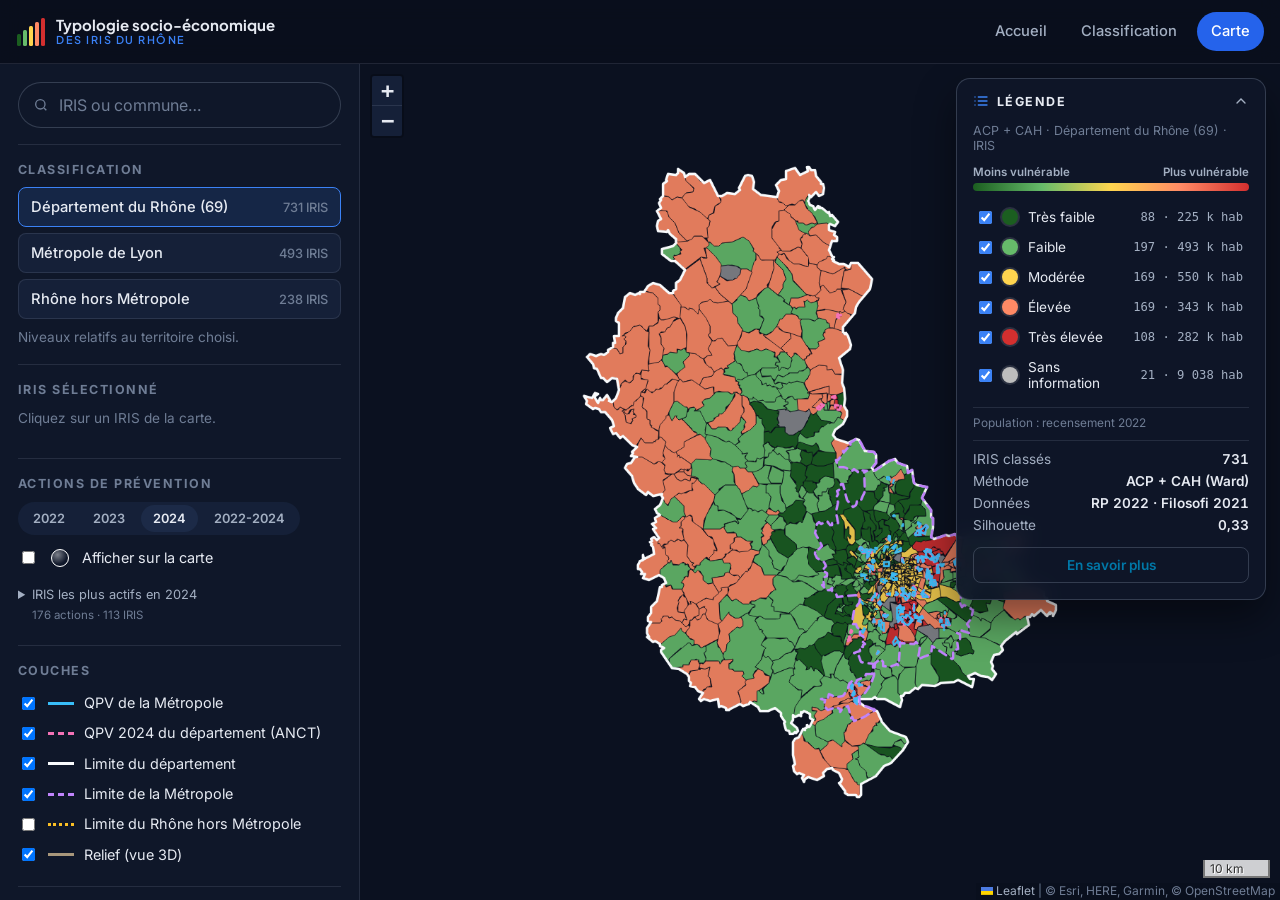
==== commit f103ddbe: "Actions de prévention : bulles proportionnelles, légende en cercles" ====
--- a/carte.html
+++ b/carte.html
@@ -4,6 +4,14 @@
   <meta charset="UTF-8">
   <meta name="viewport" content="width=device-width, initial-scale=1">
   <title>Carte - Typologie socio-économique des IRIS du Rhône</title>
+  <meta name="description" content="Carte interactive de la vulnérabilité socio-économique des IRIS du Rhône et de Lyon : revenus, diplômes, ouvriers, immigrés, suroccupation des logements.">
+  <link rel="canonical" href="https://vulnerabilite-rhone.erwangeo.com/carte.html">
+  <meta property="og:type" content="website">
+  <meta property="og:locale" content="fr_FR">
+  <meta property="og:title" content="Carte - Typologie socio-économique des IRIS du Rhône">
+  <meta property="og:description" content="Carte interactive de la vulnérabilité socio-économique des IRIS du Rhône et de Lyon : revenus, diplômes, ouvriers, immigrés, suroccupation des logements.">
+  <meta property="og:url" content="https://vulnerabilite-rhone.erwangeo.com/carte.html">
+  <meta property="og:image" content="https://vulnerabilite-rhone.erwangeo.com/image/fond_heros_lyon.jpg">
   <link rel="preconnect" href="https://fonts.googleapis.com">
   <link rel="preconnect" href="https://fonts.gstatic.com" crossorigin>
   <link href="https://fonts.googleapis.com/css2?family=Inter:wght@400;500;600;700&family=Plus+Jakarta+Sans:wght@600;700;800&display=swap" rel="stylesheet">
@@ -58,6 +66,27 @@
         <div class="fiche" id="fiche"><p class="tres-discret">Cliquez sur un IRIS de la carte.</p></div>
       </div>
 
+      <div class="groupe options" id="groupe-actions" hidden>
+        <h2>Actions de prévention</h2>
+        <div class="commutateur" id="actions-annee" role="group" aria-label="Année des actions">
+          <button type="button" data-annee="2022" aria-pressed="false">2022</button>
+          <button type="button" data-annee="2023" aria-pressed="false">2023</button>
+          <button type="button" data-annee="2024" aria-pressed="true">2024</button>
+          <button type="button" data-annee="tout" aria-pressed="false">2022-2024</button>
+        </div>
+        <label><input type="checkbox" id="actions-carte">
+          <span class="bulle-exemple"></span> Afficher sur la carte</label>
+        <div id="bloc-actions" hidden>
+          <div class="legende-bulles" id="legende-actions"></div>
+          <div class="legende-types" id="legende-types" hidden></div>
+          <p class="tres-discret aide-actions" id="aide-lieux">Zoomez sur un quartier pour voir chaque lieu.</p>
+        </div>
+        <details class="top-actions-details">
+          <summary id="titre-top"></summary>
+          <ol class="top-actions" id="top-actions"></ol>
+        </details>
+      </div>
+
       <div class="groupe options">
         <h2>Couches</h2>
         <label id="option-qpv"><input type="checkbox" id="couche-qpv" checked>
--- a/css/style.css
+++ b/css/style.css
@@ -285,6 +285,52 @@
 .legende-carte .nb { margin-left: auto; color: var(--texte-3); font-size: .82rem; font-variant-numeric: tabular-nums; }
 .legende-carte label.vide { opacity: .45; }
 
+/* Actions de prévention : cercles proportionnels par IRIS, lieux, top des IRIS */
+/* Bulles : disque « verre » cerclé de blanc, chiffre au centre (aucun autre symbole ponctuel sur la carte) */
+.bulle-action span {
+  display: flex; align-items: center; justify-content: center; width: 100%; height: 100%; box-sizing: border-box;
+  border-radius: 50%; border: 1.5px solid rgba(255, 255, 255, .92);
+  background: radial-gradient(circle at 35% 30%, rgba(255, 255, 255, .30), rgba(15, 23, 42, .62) 62%);
+  box-shadow: 0 0 0 3px rgba(255, 255, 255, .10), 0 3px 10px rgba(0, 0, 0, .45);
+  -webkit-backdrop-filter: blur(2px) saturate(1.2); backdrop-filter: blur(2px) saturate(1.2);
+  color: #fff; font: 700 11px/1 var(--police); font-variant-numeric: tabular-nums; text-shadow: 0 1px 2px rgba(0, 0, 0, .6);
+  transition: transform .15s ease, box-shadow .15s ease; animation: bulle-apparition .35s ease-out both;
+}
+.bulle-action:hover span { transform: scale(1.12); box-shadow: 0 0 0 4px rgba(255, 255, 255, .22), 0 4px 14px rgba(0, 0, 0, .5); }
+@keyframes bulle-apparition { from { transform: scale(0); opacity: 0; } }
+@media (prefers-reduced-motion: reduce) { .bulle-action span { animation: none; transition: none; } }
+.bulle-exemple {
+  display: inline-block; width: 18px; height: 18px; margin: 0 3px; border-radius: 50%; vertical-align: -4px;
+  border: 1.5px solid #fff; background: radial-gradient(circle at 35% 30%, rgba(255, 255, 255, .45), rgba(15, 23, 42, .7) 62%);
+}
+.etiquette-iris .pastille { display: inline-block; width: 8px; height: 8px; border-radius: 50%; margin-right: 6px; }
+
+#bloc-actions[hidden], .legende-bulles[hidden], .aide-actions[hidden] { display: none; }
+.legende-bulles { display: flex; align-items: center; gap: 10px; padding: 4px 0 6px 26px; font-size: .78rem; color: var(--texte-2); }
+.legende-bulles small { display: block; color: var(--texte-3); font-size: .72rem; }
+.legende-bulles circle { fill: rgba(255, 255, 255, .07); stroke: #fff; stroke-opacity: .85; stroke-width: 1.3; }
+.legende-bulles polyline { fill: none; stroke: var(--texte-3); stroke-width: .8; stroke-dasharray: 2 2; }
+.legende-bulles text { fill: var(--texte); font: 700 11px var(--police); }
+.aide-actions { margin: 0 0 4px 26px; }
+#actions-annee { margin-bottom: 8px; flex-wrap: wrap; }
+.legende-types { display: flex; flex-wrap: wrap; gap: 4px 12px; font-size: .78rem; color: var(--texte-2); padding: 2px 0 6px 26px; }
+.legende-types[hidden] { display: none; }
+.legende-types i { display: inline-block; width: 9px; height: 9px; border-radius: 50%; margin-right: 5px; }
+.top-actions-details { margin-top: 8px; }
+.top-actions-details summary { cursor: pointer; font-size: .8rem; color: var(--texte-2); padding: 4px 0; list-style-position: inside; }
+.top-actions-details summary small { display: block; color: var(--texte-3); margin: 2px 0 0 14px; font-size: .72rem; }
+.top-actions-details[open] summary { margin-bottom: 6px; }
+.top-actions { list-style: none; margin: 0; padding: 0; display: grid; gap: 4px; counter-reset: top; }
+.top-actions button {
+  counter-increment: top; display: flex; align-items: center; gap: 10px; width: 100%; text-align: left;
+  padding: 7px 10px; border-radius: var(--rayon-s); border: 1px solid var(--bordure); background: var(--surface-2);
+  color: var(--texte); font: .86rem var(--police); cursor: pointer;
+}
+.top-actions button::before { content: counter(top); color: var(--texte-3); font-weight: 700; width: 12px; }
+.top-actions button:hover { border-color: var(--accent); }
+.top-actions small { display: block; color: var(--texte-3); font-size: .74rem; }
+.top-actions strong { margin-left: auto; font-variant-numeric: tabular-nums; }
+
 /* Vue 3D (MapLibre) posée par-dessus la carte Leaflet */
 /* au-dessus des contrôles Leaflet (z-index 1000), sous le bouton Réglages mobile (1150) */
 #carte3d { position: absolute; inset: 0; z-index: 1050; background: #E9E5DE; }
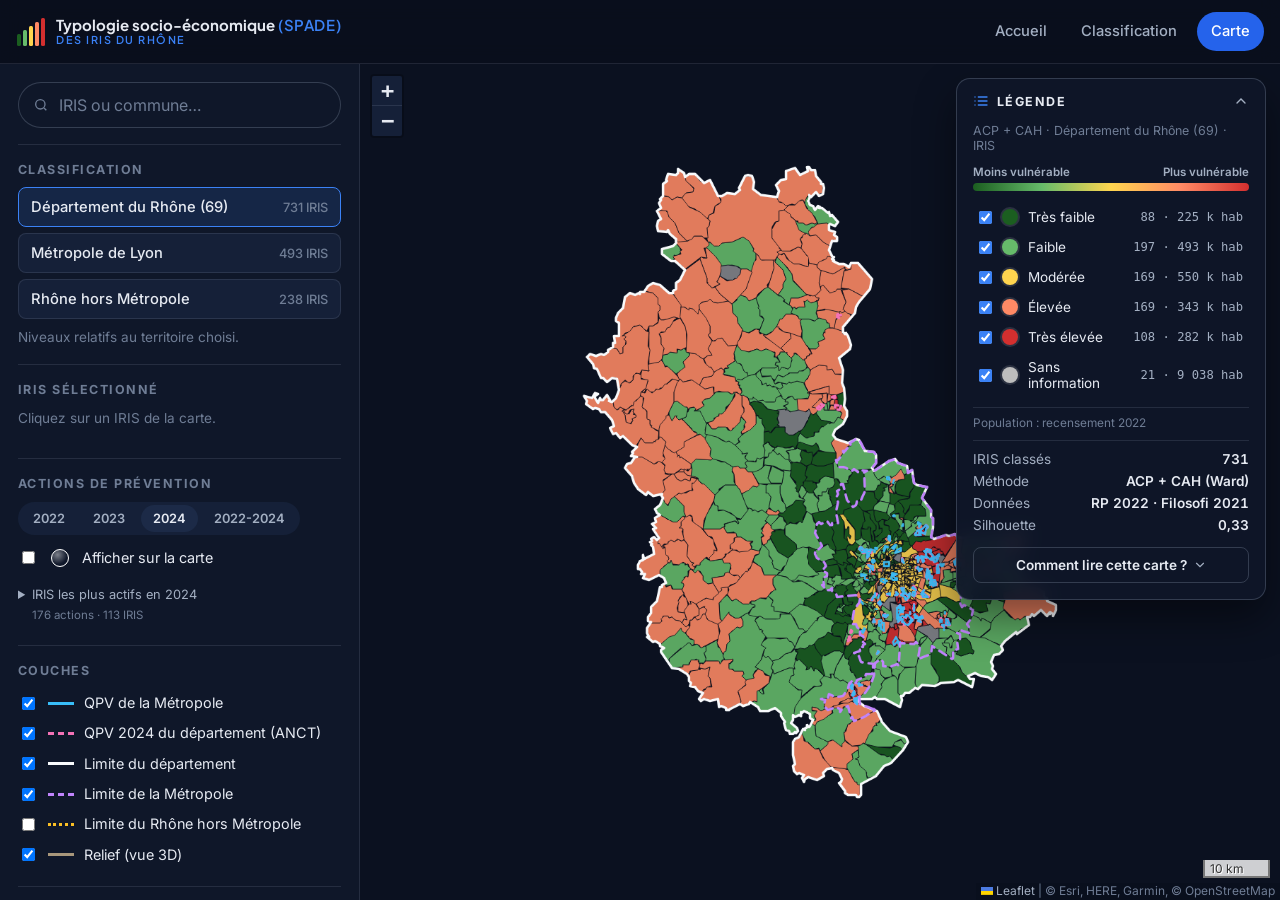
==== commit 67f809c5: "En-tête : nom du projet (SPADE)" ====
--- a/carte.html
+++ b/carte.html
@@ -31,7 +31,7 @@
           <rect x="19" y="5"  width="4" height="24" rx="1.5" fill="#FF8A65"/>
           <rect x="25" y="1"  width="4" height="28" rx="1.5" fill="#D32F2F"/>
         </svg>
-        <span>Typologie socio-économique<small>des IRIS du Rhône</small></span>
+        <span>Typologie socio-économique <span class="logo-projet" title="Nom du projet">(SPADE)</span><small>des IRIS du Rhône</small></span>
       </a>
       <nav class="nav" aria-label="Navigation principale">
         <a href="index.html" data-page="accueil">Accueil</a>
--- a/css/style.css
+++ b/css/style.css
@@ -382,6 +382,22 @@
 }
 .legende-bouton:hover { background: var(--surface-2); text-decoration: none; }
 .leaflet-top.leaflet-right .legende-flottante { margin: 14px 14px 0 0; }
+/* Commentaire de lecture, propre à l'échelle choisie */
+.legende-commentaire {
+  margin-top: 14px; padding: 10px 12px; border-radius: var(--rayon-s);
+  background: var(--accent-doux); border-left: 3px solid var(--accent);
+  font-size: .78rem; line-height: 1.45; color: var(--texte-2);
+}
+.legende-commentaire[hidden] { display: none; }
+.legende-commentaire p { margin: 0 0 6px; }
+.legende-commentaire .lien-methode { display: inline-block; margin-top: 2px; font-weight: 600; }
+button.legende-bouton {
+  display: flex; align-items: center; justify-content: center; gap: 6px; width: 100%;
+  background: none; font: 600 .85rem var(--police); cursor: pointer;
+}
+button.legende-bouton .chevron { transition: transform .2s; color: var(--texte-2); }
+button.legende-bouton[aria-expanded="true"] .chevron { transform: rotate(180deg); }
+.legende-commentaire b { color: var(--texte); font-weight: 600; }
 
 .options label { display: flex; align-items: center; gap: 10px; font-size: .9rem; padding: 4px 0; cursor: pointer; }
 .options .trait { width: 26px; display: inline-block; border-top-width: 3px; }
@@ -441,3 +457,6 @@
 
 /* Pas de cadre de focus rectangulaire autour d'un IRIS cliqué (la sélection est déjà en blanc) */
 .leaflet-interactive:focus { outline: none; }
+
+/* Nom du projet à côté du titre, dans l'en-tête */
+.logo-projet { font-weight: 600; letter-spacing: .04em; color: var(--accent); }
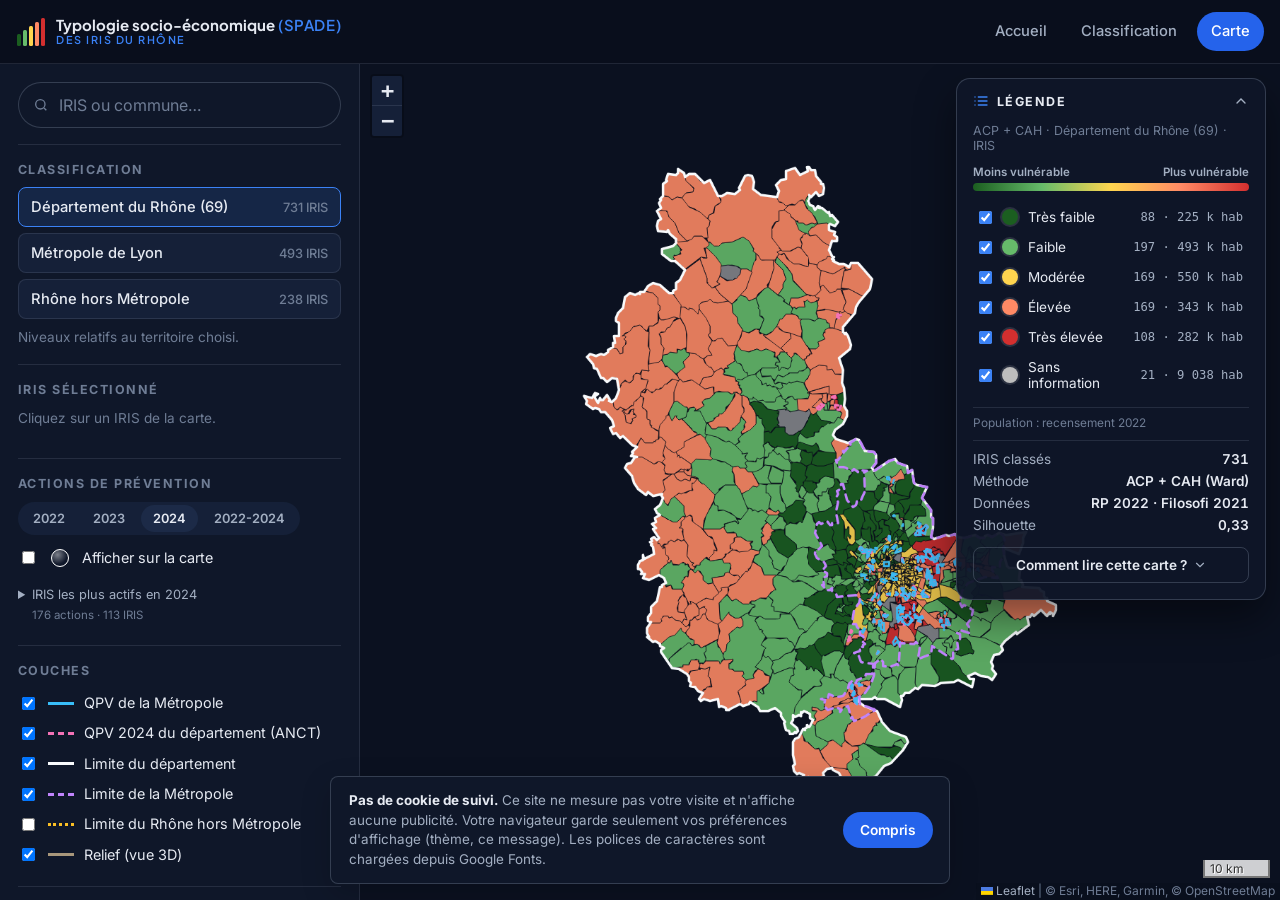
==== commit a991c0ea: "Partenaires : nouveau logo Lyon 1, ajout du Centre Léon Bérard" ====
--- a/carte.html
+++ b/carte.html
@@ -3,6 +3,9 @@
 <head>
   <meta charset="UTF-8">
   <meta name="viewport" content="width=device-width, initial-scale=1">
+  <link rel="icon" href="favicon.svg" type="image/svg+xml">
+  <link rel="icon" href="favicon.ico" sizes="any">
+  <link rel="apple-touch-icon" href="image/apple-touch-icon.png">
   <title>Carte - Typologie socio-économique des IRIS du Rhône</title>
   <meta name="description" content="Carte interactive de la vulnérabilité socio-économique des IRIS du Rhône et de Lyon : revenus, diplômes, ouvriers, immigrés, suroccupation des logements.">
   <link rel="canonical" href="https://vulnerabilite-rhone.erwangeo.com/carte.html">
@@ -118,6 +121,7 @@
 
     <div style="position: relative; min-height: 0;">
       <div id="carte" role="region" aria-label="Carte des IRIS"></div>
+      <div class="chargement chargement-carte" id="chargement-carte" role="status"><span class="chargement-barres" aria-hidden="true"><i></i><i></i><i></i><i></i><i></i></span><span>Chargement des 752 IRIS…</span></div>
       <div id="carte3d" role="region" aria-label="Vue 3D des IRIS et des bâtiments" hidden></div>
       <button class="bouton bouton-panneau" id="bouton-panneau" type="button" aria-controls="panneau">Réglages</button>
     </div>
--- a/css/style.css
+++ b/css/style.css
@@ -64,8 +64,7 @@
 .entete {
   position: sticky; top: 0; z-index: 1000;
   height: var(--hauteur-entete);
-  background: rgba(10, 15, 28, 0.86);
-  backdrop-filter: blur(10px);
+  background: rgba(10, 15, 28, 0.97);
   border-bottom: 1px solid var(--bordure);
 }
 .entete .conteneur { height: 100%; display: flex; align-items: center; gap: 28px; }
@@ -166,8 +165,8 @@
   background: var(--accent-doux); color: #BFD6FF; font-weight: 700; font-size: .85rem;
 }
 .avertissement {
-  border-left: 3px solid var(--alerte); background: rgba(245, 158, 11, .08);
-  padding: 12px 16px; border-radius: 0 var(--rayon-s) var(--rayon-s) 0; color: #FDE7B0; font-size: .92rem;
+  background: rgba(245, 158, 11, .1);
+  padding: 12px 16px; border-radius: var(--rayon-s); color: #FDE7B0; font-size: .92rem;
 }
 
 /* ---------- Onglets (classification) ---------- */
@@ -290,9 +289,8 @@
 .bulle-action span {
   display: flex; align-items: center; justify-content: center; width: 100%; height: 100%; box-sizing: border-box;
   border-radius: 50%; border: 1.5px solid rgba(255, 255, 255, .92);
-  background: radial-gradient(circle at 35% 30%, rgba(255, 255, 255, .30), rgba(15, 23, 42, .62) 62%);
+  background: rgba(15, 23, 42, .66);
   box-shadow: 0 0 0 3px rgba(255, 255, 255, .10), 0 3px 10px rgba(0, 0, 0, .45);
-  -webkit-backdrop-filter: blur(2px) saturate(1.2); backdrop-filter: blur(2px) saturate(1.2);
   color: #fff; font: 700 11px/1 var(--police); font-variant-numeric: tabular-nums; text-shadow: 0 1px 2px rgba(0, 0, 0, .6);
   transition: transform .15s ease, box-shadow .15s ease; animation: bulle-apparition .35s ease-out both;
 }
@@ -346,7 +344,7 @@
 .legende-flottante {
   width: 310px; max-height: calc(100vh - var(--hauteur-entete) - 40px); overflow-y: auto;
   background: rgba(15, 23, 41, .95); color: var(--texte); border: 1px solid var(--bordure-2);
-  border-radius: var(--rayon); box-shadow: 0 18px 40px rgba(0, 0, 0, .45); backdrop-filter: blur(8px);
+  border-radius: var(--rayon); box-shadow: 0 18px 40px rgba(0, 0, 0, .45);
   font: .85rem var(--police);
 }
 .legende-entete {
@@ -385,7 +383,7 @@
 /* Commentaire de lecture, propre à l'échelle choisie */
 .legende-commentaire {
   margin-top: 14px; padding: 10px 12px; border-radius: var(--rayon-s);
-  background: var(--accent-doux); border-left: 3px solid var(--accent);
+  background: var(--accent-doux);
   font-size: .78rem; line-height: 1.45; color: var(--texte-2);
 }
 .legende-commentaire[hidden] { display: none; }
@@ -460,3 +458,120 @@
 
 /* Nom du projet à côté du titre, dans l'en-tête */
 .logo-projet { font-weight: 600; letter-spacing: .04em; color: var(--accent); }
+
+/* ---------- Classification : arbre de Ward des 5 classes + profils ---------- */
+#bloc-arbre[hidden] { display: none; }
+.arbre-carte { background: var(--surface); border: 1px solid var(--bordure); border-radius: var(--rayon); padding: 20px 22px 18px; }
+.arbre-barre { display: flex; justify-content: space-between; align-items: center; gap: 14px 28px; flex-wrap: wrap; margin-bottom: 14px; }
+.arbre-barre > div:first-child { display: flex; align-items: center; gap: 10px; }
+.arbre-etiquette { font-size: .85rem; color: var(--texte-2); }
+.arbre-variance { display: grid; grid-template-columns: auto 1fr; align-items: baseline; gap: 2px 10px; min-width: 260px; }
+.arbre-variance strong { font-family: var(--police-titres); font-size: 1.7rem; font-weight: 600; line-height: 1; font-variant-numeric: tabular-nums; }
+.arbre-variance > span:not(.jauge) { font-size: .82rem; color: var(--texte-2); }
+.arbre-variance .jauge { grid-column: 1 / -1; height: 6px; border-radius: 3px; background: var(--surface-2); overflow: hidden; margin-top: 6px; }
+.arbre-variance .jauge i { display: block; height: 100%; background: var(--accent); border-radius: 3px; transition: width .4s ease; }
+.arbre-defilement { overflow-x: auto; }
+.arbre-grille {
+  display: grid; grid-template-columns: 190px minmax(130px, 160px) repeat(5, minmax(96px, 1fr));
+  grid-template-rows: auto repeat(5, 64px); min-width: 860px;
+}
+.arbre-col-arbre { grid-column: 1; }
+.arbre-entete { grid-row: 1; padding: 0 10px 8px; font-size: .74rem; font-weight: 600; text-transform: uppercase; letter-spacing: .05em; color: var(--texte-3); align-self: end; }
+.arbre-var { display: grid; gap: 4px; text-align: center; }
+.graduation { display: flex; justify-content: space-between; font-weight: 500; text-transform: none; letter-spacing: 0; font-size: .7rem; font-style: normal; }
+.graduation i { font-style: normal; }
+.arbre-cellule { display: flex; align-items: center; padding: 0 10px; border-top: 1px solid transparent; }
+.arbre-cellule.groupe-1 { background: var(--surface-2); }
+.arbre-cellule.debut-groupe { border-top-color: var(--bordure-2); }
+.arbre-classe { gap: 8px; font-weight: 600; font-size: .9rem; }
+.arbre-classe small { display: block; font-weight: 400; font-size: .76rem; color: var(--texte-3); }
+.axe-z { position: relative; width: 100%; height: 22px; }
+.axe-z::before { content: ""; position: absolute; left: 50%; top: -10px; bottom: -10px; border-left: 1px solid var(--texte-3); opacity: .6; }
+.barre-z {
+  position: absolute; top: 3px; bottom: 3px; border-radius: 3px; box-shadow: inset 0 0 0 1px rgba(0, 0, 0, .18);
+  animation: barre-z-pousse .5s ease-out both;
+}
+.barre-z[style*="left:50%"] { transform-origin: left; }
+.barre-z[style*="right:50%"] { transform-origin: right; }
+.barre-z.coupee { -webkit-mask-image: linear-gradient(90deg, #000 85%, transparent); mask-image: linear-gradient(90deg, #000 85%, transparent); }
+.barre-z.coupee[style*="right:50%"] { -webkit-mask-image: linear-gradient(270deg, #000 85%, transparent); mask-image: linear-gradient(270deg, #000 85%, transparent); }
+.valeur-coupee { position: absolute; top: -13px; font-size: .68rem; font-weight: 700; color: var(--texte); }
+@keyframes barre-z-pousse { from { transform: scaleX(0); } }
+.arbre-svg { display: block; overflow: visible; }
+.arbre-svg .branche { fill: none; stroke: var(--bordure-2); stroke-width: 2; stroke-linecap: round; transition: stroke .3s; }
+.arbre-svg .branche.sous-coupe { stroke: var(--texte); stroke-width: 2.4; }
+.arbre-svg .noeud { fill: var(--surface); stroke: var(--texte-3); stroke-width: 1.5; }
+.arbre-svg .coupure { stroke: #C2410C; stroke-width: 1.5; stroke-dasharray: 5 4; transition: all .4s ease; }
+.arbre-svg .coupure-texte { fill: #C2410C; font: 600 10px var(--police); }
+.arbre-lecture ul { margin: 18px 0 0; padding: 14px 18px 14px 34px; background: var(--accent-doux); border-radius: var(--rayon-s); display: grid; gap: 6px; font-size: .9rem; color: var(--texte-2); }
+.arbre-lecture b { color: var(--texte); font-weight: 600; }
+.arbre-note { margin: 12px 0 0; font-size: .78rem; color: var(--texte-3); }
+@media (prefers-reduced-motion: reduce) { .barre-z { animation: none; } }
+
+/* =============================================================================
+   Finitions communes : survol, bouton de thème, bandeau cookies, chargement
+   ============================================================================= */
+/* Survol : la bande des 5 niveaux de vulnérabilité (segments nets, comme la légende) se déploie
+   sous les boutons et les liens du menu ; les flèches « → » avancent. Rien ne s'estompe. */
+:root {
+  --bande-niveaux: linear-gradient(90deg, #1B5E20 0 20%, #66BB6A 20% 40%, #FFD54F 40% 60%, #FF8A65 60% 80%, #D32F2F 80% 100%);
+}
+.bouton, .nav a { position: relative; overflow: hidden; }
+.bouton::after, .nav a::after {
+  content: ""; position: absolute; left: 0; right: 0; bottom: 0; height: 3px; pointer-events: none;
+  background: var(--bande-niveaux); transform: scaleX(0); transform-origin: left center;
+  transition: transform .35s cubic-bezier(.2, .7, .2, 1);
+}
+.nav a::after { height: 2px; }
+.bouton:hover::after, .bouton:focus-visible::after, .nav a:hover::after, .nav a:focus-visible::after { transform: scaleX(1); }
+.fleche { display: inline-block; margin-left: .25em; transition: transform .25s cubic-bezier(.2, .7, .2, 1); }
+a:hover .fleche, a:focus-visible .fleche { transform: translateX(4px); }
+
+/* Bouton de thème : disque à moitié plein, demi-tour à chaque changement */
+.bouton-theme {
+  display: inline-grid; place-items: center; width: 36px; height: 36px; margin-left: 14px; padding: 0;
+  border: 1px solid var(--bordure-2); border-radius: 50%; background: var(--surface); color: var(--texte);
+  cursor: pointer; transition: border-color .2s ease;
+}
+.bouton-theme:hover { border-color: var(--texte-3); }
+.bouton-theme:focus-visible { outline: 2px solid var(--accent); outline-offset: 2px; }
+.bouton-theme svg { transition: transform .5s cubic-bezier(.2, .7, .2, 1); }
+.bouton-theme[aria-pressed="true"] svg { transform: rotate(180deg); }
+
+/* Bandeau cookies : discret, en bas, un seul bouton */
+.bandeau-cookies {
+  position: fixed; z-index: 2500; left: 50%; bottom: 16px; transform: translateX(-50%);
+  width: min(620px, calc(100% - 32px)); display: flex; align-items: center; gap: 16px;
+  padding: 14px 16px 14px 18px; border-radius: var(--rayon-s);
+  background: var(--surface); color: var(--texte-2); border: 1px solid var(--bordure-2);
+  box-shadow: 0 10px 30px rgba(0, 0, 0, .18); font-size: .84rem; line-height: 1.45;
+  animation: bandeau-monte .45s cubic-bezier(.2, .7, .2, 1) both;
+}
+.bandeau-cookies p { margin: 0; }
+.bandeau-cookies strong { color: var(--texte); }
+.bandeau-cookies .bouton { flex: none; padding: 9px 16px; font-size: .86rem; }
+@keyframes bandeau-monte { from { transform: translate(-50%, 24px); opacity: 0; } }
+@media (max-width: 560px) { .bandeau-cookies { flex-direction: column; align-items: stretch; } }
+
+/* Chargement : les 5 barres du logo montent et descendent tour à tour */
+.chargement { display: flex; flex-direction: column; align-items: center; justify-content: center; gap: 12px;
+  color: var(--texte-3); font-size: .85rem; }
+.chargement-barres { display: flex; align-items: flex-end; gap: 4px; height: 30px; }
+.chargement-barres i { width: 6px; height: 100%; border-radius: 2px; transform-origin: bottom;
+  animation: niveaux-charge 1.1s ease-in-out infinite; }
+.chargement-barres i:nth-child(1) { background: #1B5E20; }
+.chargement-barres i:nth-child(2) { background: #66BB6A; animation-delay: .1s; }
+.chargement-barres i:nth-child(3) { background: #FFD54F; animation-delay: .2s; }
+.chargement-barres i:nth-child(4) { background: #FF8A65; animation-delay: .3s; }
+.chargement-barres i:nth-child(5) { background: #D32F2F; animation-delay: .4s; }
+@keyframes niveaux-charge { 0%, 100% { transform: scaleY(.3); } 50% { transform: scaleY(1); } }
+.chargement-carte { position: absolute; inset: 0; z-index: 900; background: #0B1120; }
+
+@media (prefers-reduced-motion: reduce) {
+  .bouton::after, .nav a::after, .fleche, .bouton-theme svg { transition: none; }
+  .bandeau-cookies { animation: none; }
+  /* barres immobiles, en escalier comme le logo */
+  .chargement-barres i { animation: none; }
+  .chargement-barres i:nth-child(1) { transform: scaleY(.4); }  .chargement-barres i:nth-child(2) { transform: scaleY(.55); }
+  .chargement-barres i:nth-child(3) { transform: scaleY(.7); }  .chargement-barres i:nth-child(4) { transform: scaleY(.85); }
+}
